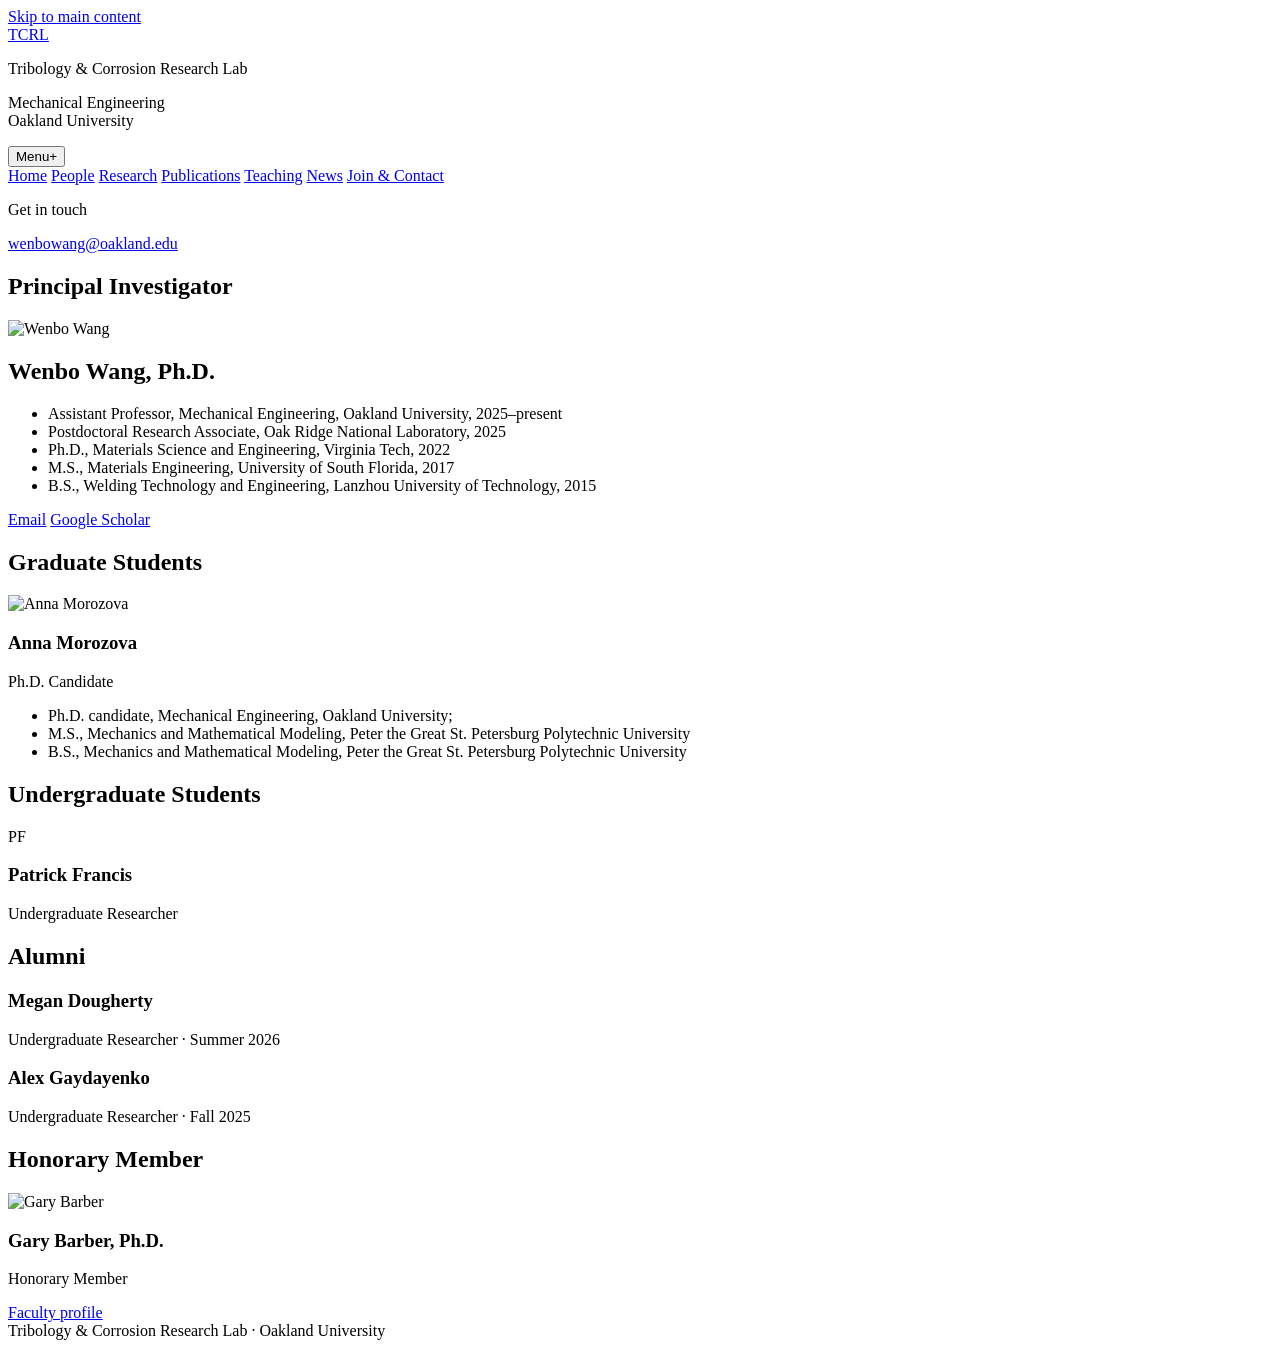
==== people.html @ 5c498186 "Publish TCRL website" ====
<!doctype html>
<html lang="en">
<head>
  <meta charset="utf-8">
  <meta name="viewport" content="width=device-width, initial-scale=1">
  <meta name="description" content="People in the Tribology and Corrosion Research Lab at Oakland University.">
  <title>People | TCRL</title>
  <link rel="stylesheet" href="assets/css/styles.css">
</head>
<body data-page="people">
  <a class="skip-link" href="#main-content">Skip to main content</a>
  <div class="site-shell">
    <aside class="site-sidebar">
      <a class="wordmark" href="index.html" aria-label="TCRL home">TCRL</a>
      <p class="lab-name">Tribology &amp; Corrosion Research Lab</p>
      <p class="affiliation">Mechanical Engineering<br>Oakland University</p>
      <button class="nav-toggle" type="button" aria-expanded="false" aria-controls="primary-navigation"><span>Menu</span><span aria-hidden="true">+</span></button>
      <nav class="site-nav" id="primary-navigation" aria-label="Primary navigation">
        <a href="index.html">Home</a>
        <a href="people.html" aria-current="page">People</a>
        <a href="research.html">Research</a>
        <a href="publications.html">Publications</a>
        <a href="teaching.html">Teaching</a>
        <a href="news.html">News</a>
        <a href="join-contact.html">Join &amp; Contact</a>
      </nav>
      <div class="sidebar-contact"><p class="eyebrow eyebrow-on-dark">Get in touch</p><a href="mailto:wenbowang@oakland.edu">wenbowang@oakland.edu</a></div>
    </aside>
    <main id="main-content">
      <section class="content-section people-section" aria-labelledby="pi-section-heading">
        <h1 class="eyebrow" id="pi-section-heading">Principal Investigator</h1>
        <article class="person-card">
          <img class="person-photo" src="assets/images/people/wenbo-wang.jpg" alt="Wenbo Wang">
          <div class="person-info">
            <h2>Wenbo Wang, Ph.D.</h2>
            <ul class="credential-list">
              <li>Assistant Professor, Mechanical Engineering, Oakland University, 2025–present</li>
              <li>Postdoctoral Research Associate, Oak Ridge National Laboratory, 2025</li>
              <li>Ph.D., Materials Science and Engineering, Virginia Tech, 2022</li>
              <li>M.S., Materials Engineering, University of South Florida, 2017</li>
              <li>B.S., Welding Technology and Engineering, Lanzhou University of Technology, 2015</li>
            </ul>
            <div class="inline-links">
              <a href="mailto:wenbowang@oakland.edu">Email</a>
              <a href="https://scholar.google.com/citations?user=7IsQ-ioAAAAJ&amp;hl=en">Google Scholar</a>
            </div>
          </div>
        </article>
      </section>

      <section class="content-section people-section section-rule" aria-labelledby="graduate-heading">
        <h2 class="eyebrow" id="graduate-heading">Graduate Students</h2>
        <article class="person-card">
          <img class="person-photo" src="assets/images/people/anna-morozova.png" alt="Anna Morozova">
          <div class="person-info">
            <h3>Anna Morozova</h3>
            <p class="profile-role">Ph.D. Candidate</p>
            <ul class="credential-list">
              <li>Ph.D. candidate, Mechanical Engineering, Oakland University;</li>
              <li>M.S., Mechanics and Mathematical Modeling, Peter the Great St. Petersburg Polytechnic University</li>
              <li>B.S., Mechanics and Mathematical Modeling, Peter the Great St. Petersburg Polytechnic University</li>
            </ul>
          </div>
        </article>
      </section>

      <section class="content-section people-section section-rule" aria-labelledby="undergraduate-heading">
        <h2 class="eyebrow" id="undergraduate-heading">Undergraduate Students</h2>
        <article class="person-card">
          <div class="person-photo" aria-hidden="true">PF</div>
          <div class="person-info">
            <h3>Patrick Francis</h3>
            <p class="profile-role">Undergraduate Researcher</p>
          </div>
        </article>
      </section>

      <section class="content-section people-section section-rule" aria-labelledby="alumni-heading">
        <h2 class="eyebrow" id="alumni-heading">Alumni</h2>
        <article class="alumni-entry">
          <h3>Megan Dougherty</h3>
          <p class="profile-role">Undergraduate Researcher · Summer 2026</p>
        </article>
        <article class="alumni-entry">
          <h3>Alex Gaydayenko</h3>
          <p class="profile-role">Undergraduate Researcher · Fall 2025</p>
        </article>
      </section>

      <section class="content-section people-section section-rule" aria-labelledby="honorary-heading">
        <h2 class="eyebrow" id="honorary-heading">Honorary Member</h2>
        <article class="person-card">
          <img class="person-photo" src="assets/images/people/gary-barber.png" alt="Gary Barber">
          <div class="person-info">
            <h3>Gary Barber, Ph.D.</h3>
            <p class="profile-role">Honorary Member</p>
            <a class="text-link" href="https://www.oakland.edu/secs/directory/barber/">Faculty profile</a>
          </div>
        </article>
      </section>
    </main>
  </div>
  <footer>Tribology &amp; Corrosion Research Lab · Oakland University</footer>
  <script src="assets/js/site.js"></script>
</body>
</html>
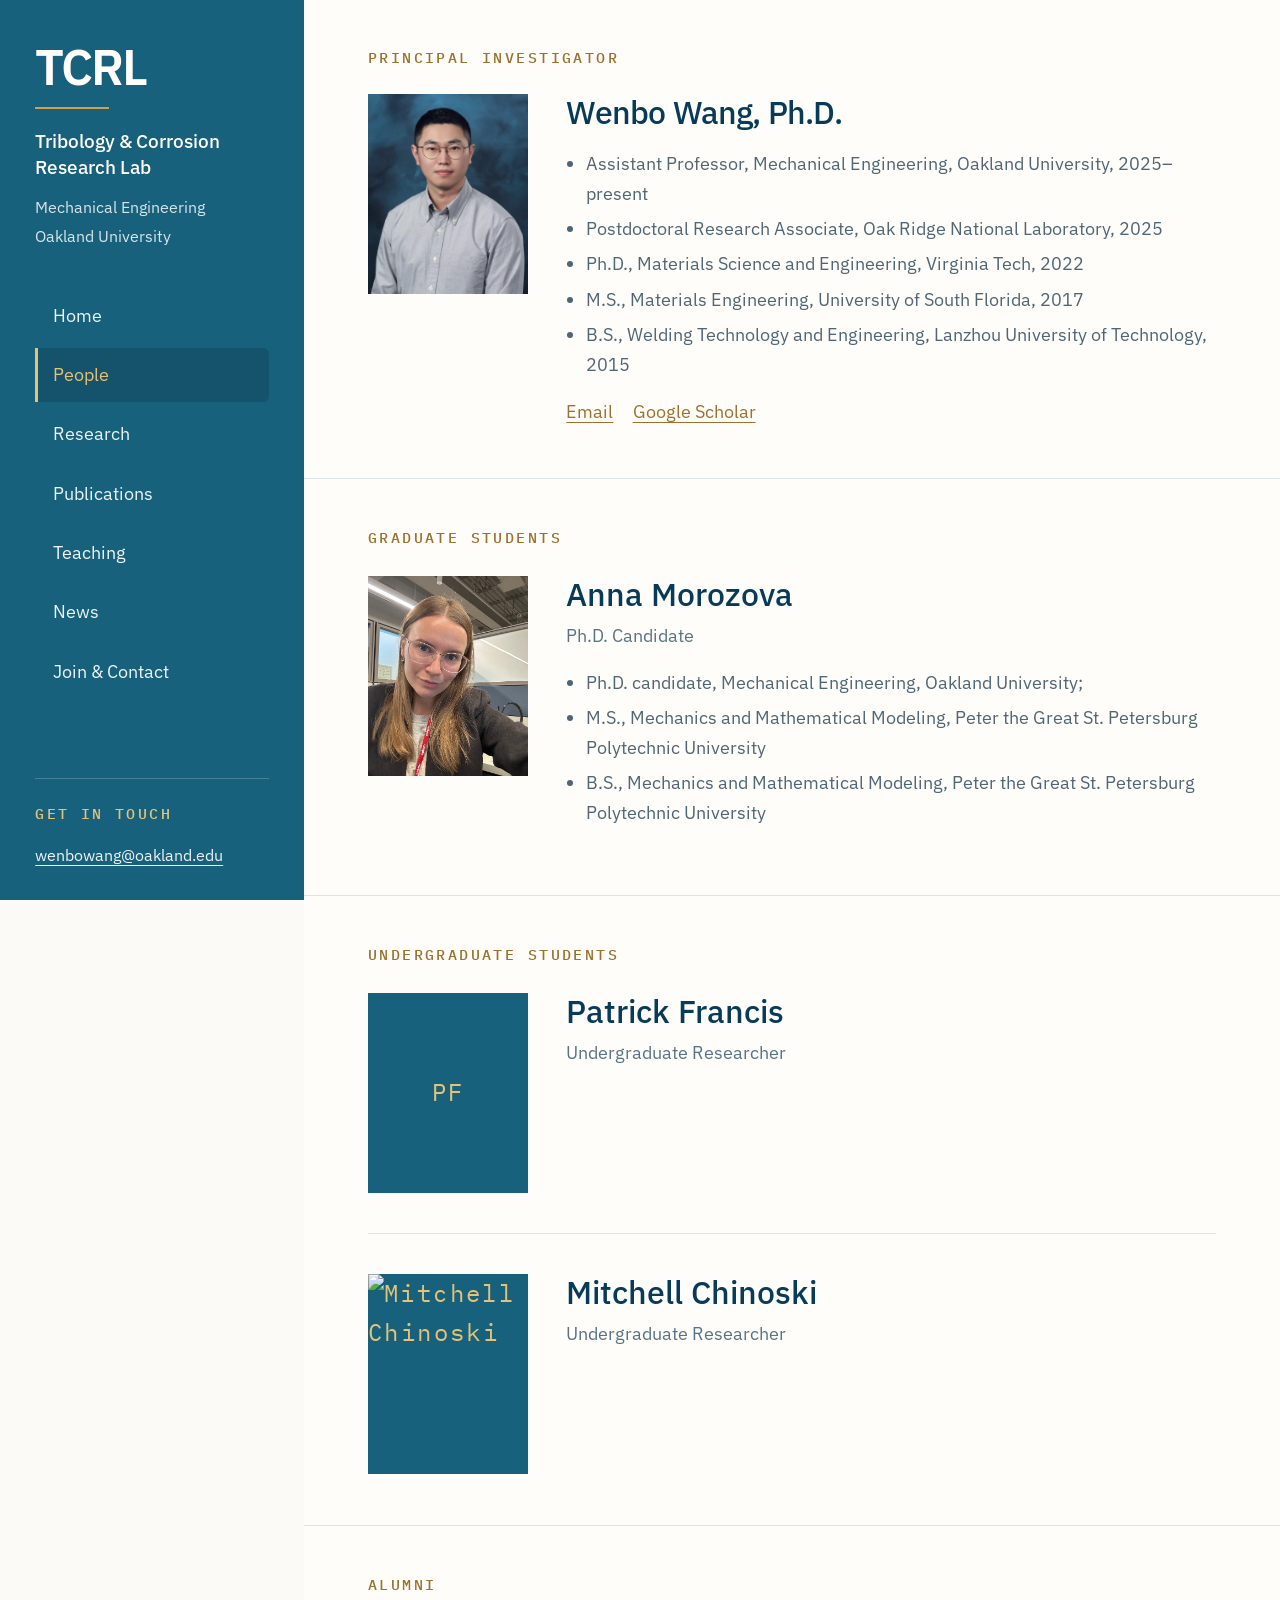
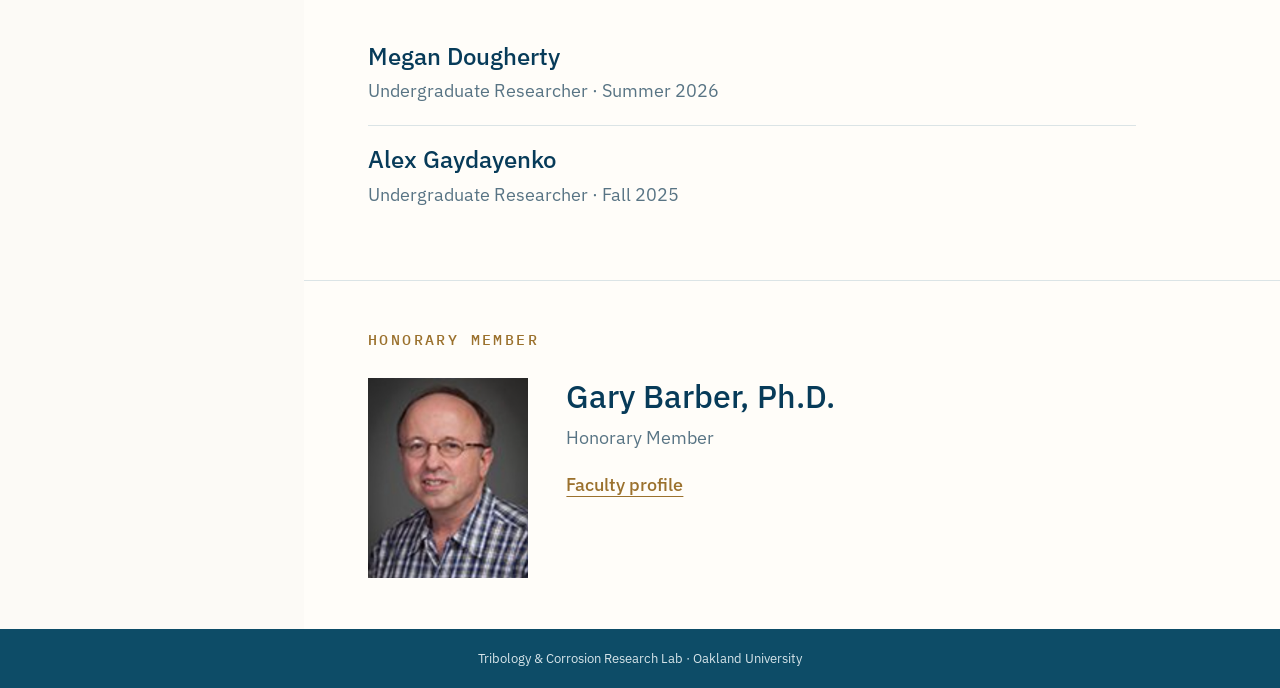
==== commit 315d8be0: "Update people, news, and publications" ====
--- a/people.html
+++ b/people.html
@@ -73,6 +73,13 @@
             <p class="profile-role">Undergraduate Researcher</p>
           </div>
         </article>
+        <article class="person-card">
+          <img class="person-photo" src="assets/images/people/mitchell-chinoski.png" alt="Mitchell Chinoski">
+          <div class="person-info">
+            <h3>Mitchell Chinoski</h3>
+            <p class="profile-role">Undergraduate Researcher</p>
+          </div>
+        </article>
       </section>
 
       <section class="content-section people-section section-rule" aria-labelledby="alumni-heading">
--- a/assets/css/styles.css
+++ b/assets/css/styles.css
@@ -0,0 +1,306 @@
+@import url("https://fonts.googleapis.com/css2?family=IBM+Plex+Mono:wght@400;500&family=IBM+Plex+Sans:wght@400;500;600&display=swap");
+
+:root {
+  --navy: #17617d;
+  --gold: #d0a04b;
+  --gold-dark: #9b712d;
+  --gold-light: #e5c276;
+  --warm-white: #fcfaf6;
+  --paper: #fffdf9;
+  --ink: #073b59;
+  --muted: #587484;
+  --line: #dbe4e6;
+  --font-sans: "IBM Plex Sans", Arial, sans-serif;
+  --font-mono: "IBM Plex Mono", monospace;
+}
+
+* { box-sizing: border-box; }
+html { color-scheme: light; scroll-behavior: smooth; }
+body { margin: 0; background: var(--warm-white); color: var(--ink); font-family: var(--font-sans); font-size: 1.125rem; line-height: 1.65; }
+a { color: inherit; }
+a:focus-visible, button:focus-visible { outline: 3px solid var(--gold-light); outline-offset: 3px; }
+h1, h2, h3, p { margin-top: 0; }
+h1 { max-width: 13ch; font-size: clamp(2.8rem, 6vw, 5.8rem); font-weight: 500; letter-spacing: -.055em; line-height: .96; }
+h2 { max-width: 22ch; font-size: clamp(1.65rem, 3vw, 2.6rem); font-weight: 500; letter-spacing: -.025em; line-height: 1.12; }
+p { max-width: 68ch; }
+
+.skip-link { position: fixed; left: 1rem; top: -5rem; z-index: 20; background: var(--paper); padding: .7rem 1rem; }
+.skip-link:focus { top: 1rem; }
+.sr-only { position: absolute; width: 1px; height: 1px; padding: 0; margin: -1px; overflow: hidden; clip: rect(0, 0, 0, 0); white-space: nowrap; border: 0; }
+.site-shell {
+    min-height: 100vh;
+    display: grid;
+    grid-template-columns: 19rem minmax(0, 1fr);
+}
+
+.site-sidebar {
+    position: sticky;
+    top: 0;
+    height: 100dvh;
+    overflow-y: auto;
+    padding: 2.6rem 2.2rem 2rem;
+    background: var(--navy);
+    color: var(--paper);
+    display: flex;
+    flex-direction: column;
+}
+
+.wordmark {
+    display: block;
+    width: fit-content;
+    color: var(--paper);
+    font-family: var(--font-sans);
+    font-size: 3.1rem;
+    font-weight: 600;
+    line-height: 1;
+    letter-spacing: -0.04em;
+    text-decoration: none;
+}
+
+.wordmark::after {
+    content: "";
+    display: block;
+    width: 4.6rem;
+    height: 2px;
+    margin-top: 1rem;
+    background: var(--gold);
+}
+
+.lab-name {
+    margin: 1.25rem 0 0.8rem;
+    font-size: 1.18rem;
+    font-weight: 500;
+    line-height: 1.35;
+}
+
+.affiliation {
+    margin: 0;
+    color: #d7e5ea;
+    font-size: 1rem;
+    line-height: 1.8;
+}
+
+.site-nav {
+    display: grid;
+    gap: 0.35rem;
+    margin-top: 2.4rem;
+}
+
+.site-nav a {
+    padding: 0.75rem 0.9rem;
+    border-left: 3px solid transparent;
+    border-radius: 0 0.35rem 0.35rem 0;
+    color: #edf4f6;
+    text-decoration: none;
+    transition:
+        background 0.2s ease,
+        color 0.2s ease,
+        border-color 0.2s ease;
+}
+
+.site-nav a:hover {
+    background: rgba(0, 0, 0, 0.08);
+    color: var(--paper);
+}
+
+.site-nav a[aria-current="page"] {
+    background: rgba(0, 0, 0, 0.14);
+    border-left-color: var(--gold-light);
+    color: var(--gold-light);
+}
+
+.nav-toggle {
+    display: none;
+    width: 100%;
+    margin-top: 1.5rem;
+    padding: 0.7rem 0;
+}
+
+.sidebar-contact {
+    margin-top: auto;
+    padding-top: 1.4rem;
+    border-top: 1px solid rgba(255, 255, 255, 0.2);
+    font-size: 1rem;
+}
+
+.sidebar-contact a {
+    color: #edf4f6;
+    text-decoration-thickness: 1px;
+    text-underline-offset: 0.22em;
+}
+
+main { min-width: 0; background: var(--paper); }
+.content-section { padding: clamp(2rem, 5vw, 5.5rem); }
+.eyebrow { color: var(--gold-dark); font-family: var(--font-mono); font-size: .94rem; font-weight: 500; letter-spacing: .16em; text-transform: uppercase; }
+.numeric, .research-strip span, .section-index, .publication-year > h2, .news-month time, .course > .eyebrow, .equipment-specs { font-family: var(--font-sans); }
+.eyebrow-on-dark { color: var(--gold-light); }
+.hero { position: relative; min-height: 39rem; display: grid; grid-template-columns: minmax(0, 1.15fr) minmax(16rem, .85fr); gap: 1rem; align-items: center; background: linear-gradient(112deg, var(--warm-white) 0 60%, #e8f0f2 100%); overflow: hidden; }
+.hero h1 { font-size: clamp(2.7rem, 5vw, 4.7rem); }
+.hero-intro { color: #4f6f80; font-size: 1.125rem; }
+.button-row { display: flex; flex-wrap: wrap; gap: .8rem; margin-top: 1.7rem; }
+.button { display: inline-flex; justify-content: center; align-items: center; min-height: 2.8rem; padding: .68rem 1rem; border-radius: .18rem; text-decoration: none; font-size: 1.0625rem; font-weight: 500; }
+.button-primary { background: var(--navy); color: var(--paper); }
+.button-primary:hover { background: #0f526d; }
+.button-email { background: var(--gold); color: var(--ink); }
+.button-email:hover { background: #ddb15f; }
+.button-secondary { border: 1px solid var(--gold); color: var(--gold-dark); }
+.hero-media { position: relative; align-self: start; aspect-ratio: 3 / 2; max-width: 39rem; justify-self: end; width: calc(100% + 4rem); margin-top: 3.375rem; margin-right: -4rem; overflow: hidden; }
+.hero-media img { display: block; width: 100%; height: 100%; object-fit: cover; object-position: 58% 70%; }
+
+.research-strip { display: grid; grid-template-columns: repeat(3, 1fr); background: #f1f3f1; border-block: 1px solid var(--line); padding: 1.7rem clamp(2rem, 5vw, 5.5rem); }
+.research-strip a { display: grid; gap: .1rem; min-width: 0; padding: .4rem 1.2rem; border-left: 3px solid var(--gold); text-decoration: none; }
+.research-strip span { color: var(--gold-dark); font-size: 1.2rem; }
+.research-strip strong { font-weight: 500; }
+.research-strip small { color: var(--muted); }
+.home-grid, .feature-layout { display: grid; grid-template-columns: repeat(2, minmax(0, 1fr)); gap: clamp(2rem, 5vw, 5rem); }
+.home-grid article + article { border-left: 1px solid var(--line); padding-left: clamp(2rem, 5vw, 5rem); }
+.text-link { color: var(--gold-dark); font-weight: 500; text-underline-offset: .25em; }
+.news-feature { background: var(--navy); color: var(--warm-white); padding: clamp(1.8rem, 4vw, 3.2rem); }
+.news-feature h2 { color: var(--gold-light); }
+.news-feature p:not(.eyebrow) { color: #d9e6ea; font-size: 1.25rem; }
+.text-link-on-dark { color: var(--gold-light); }
+.contact-band { display: flex; align-items: center; justify-content: space-between; gap: 2rem; padding: 2.3rem clamp(2rem, 5vw, 5.5rem); background: #f2ece0; border-top: 1px solid #e5dcc9; }
+.contact-band h2 { max-width: none; margin-bottom: 0; font-size: clamp(1.8rem, 2.6vw, 2.3rem); white-space: nowrap; }
+footer { grid-column: 1 / -1; padding: 1.2rem 2rem; background: #0d4c67; color: #d7e5ea; text-align: center; font-size: .8rem; }
+
+.page-header { background: var(--warm-white); border-bottom: 1px solid var(--line); }
+.page-header h1 { font-size: clamp(2.6rem, 5vw, 4.8rem); }
+.section-rule { border-top: 1px solid var(--line); }
+.profile { display: grid; gap: 2rem; }
+.profile-featured { grid-template-columns: 9rem minmax(0, 1fr); }
+.profile-monogram { width: 9rem; height: 11rem; display: grid; place-items: center; background: var(--navy); color: var(--gold-light); font-family: var(--font-mono); font-size: 1.5rem; letter-spacing: .1em; }
+.profile-role { color: var(--muted); }
+.profile-compact { margin-top: 3rem; padding-top: 2rem; border-top: 1px solid var(--line); }
+.credential-list { max-width: 72ch; padding-left: 1.2rem; color: #4f6673; }
+.credential-list li + li { margin-top: .35rem; }
+.inline-links { display: flex; flex-wrap: wrap; gap: .7rem 1.2rem; margin-top: 1.1rem; }
+.inline-links a { color: var(--gold-dark); text-underline-offset: .22em; }
+.name-list { display: flex; flex-wrap: wrap; gap: .7rem; }
+.name-list span { background: #f1eee6; border-left: 3px solid var(--gold); padding: .65rem .9rem; }
+.people-section { padding-block: clamp(2.2rem, 4vw, 4rem); }
+.people-section > .eyebrow { max-width: none; margin-bottom: 1.8rem; white-space: nowrap; }
+.person-card { display: grid; grid-template-columns: 10rem minmax(0, 1fr); gap: clamp(1.5rem, 3vw, 2.8rem); align-items: start; }
+.person-card + .person-card { margin-top: 2.5rem; padding-top: 2.5rem; border-top: 1px solid var(--line); }
+.person-photo { width: 100%; aspect-ratio: 4 / 5; display: grid; place-items: center; background: var(--navy); color: var(--gold-light); font-family: var(--font-mono); font-size: 1.5rem; letter-spacing: .1em; }
+.person-card img.person-photo { height: auto; object-fit: cover; object-position: center top; }
+.person-info { min-width: 0; }
+.person-info h2, .person-info h3 { margin-bottom: .5rem; font-size: clamp(1.55rem, 2.5vw, 2.2rem); font-weight: 500; line-height: 1.15; }
+.person-info .credential-list { margin-bottom: 1rem; }
+.alumni-entry { max-width: 48rem; padding: 1.2rem 0; }
+.alumni-entry + .alumni-entry { border-top: 1px solid var(--line); }
+.alumni-entry h3 { margin-bottom: .35rem; font-size: 1.5rem; font-weight: 500; line-height: 1.2; }
+.alumni-entry p { margin-bottom: 0; }
+.research-overview { padding-block: clamp(2.5rem, 4vw, 4rem); background: var(--warm-white); border-bottom: 1px solid var(--line); }
+.research-overview .eyebrow { margin-bottom: 1rem; }
+.publications-overview .eyebrow { margin-bottom: 0; }
+.teaching-overview .eyebrow { margin-bottom: 0; }
+.news-overview .eyebrow { margin-bottom: 0; }
+.research-overview-text { margin-bottom: 0; font-size: 1.15rem; }
+.research-area { display: grid; grid-template-columns: 4rem minmax(0, 1fr); gap: clamp(1.5rem, 3vw, 2.5rem); padding-block: clamp(2.5rem, 4vw, 4rem); }
+.research-area-body { display: grid; grid-template-columns: minmax(0, 1fr) minmax(17rem, .8fr); gap: clamp(2rem, 5vw, 5rem); align-items: center; }
+.research-area-copy { min-width: 0; }
+.research-area-copy > p:not(.eyebrow) { margin-bottom: 1.2rem; }
+.research-area-image { width: 100%; aspect-ratio: 4 / 3; overflow: hidden; margin: 0; background: #fff; border: 1px solid var(--line); border-radius: .35rem; }
+.research-area-image img { width: 100%; height: 100%; display: block; object-fit: contain; }
+.research-area-image-corrosion img { object-fit: cover; transform: scale(1.03); }
+.section-index { color: var(--gold); font-size: 2rem; }
+.equipment-grid { display: grid; grid-template-columns: repeat(3, minmax(0, 1fr)); gap: 1.2rem; align-items: stretch; }
+.equipment-card { display: flex; min-width: 0; flex-direction: column; overflow: hidden; background: #f2f3f1; border-top: 3px solid var(--gold); }
+.equipment-media { width: 100%; aspect-ratio: 4 / 3; overflow: hidden; background: #e8f0f2; border-bottom: 1px solid var(--line); }
+.equipment-media-split { display: grid; grid-template-columns: 1.15fr .85fr; gap: 2px; background: var(--paper); }
+.equipment-photo { display: block; width: 100%; height: 100%; object-fit: cover; filter: brightness(1.03) contrast(1.03) saturate(.96); }
+.equipment-photo-overview { object-position: 53% 48%; }
+.equipment-photo-stage { object-position: 50% 48%; }
+.equipment-photo-gamry { object-position: 50% 38%; }
+.equipment-photo-bruker { object-position: 50% 43%; }
+.equipment-card-body { display: flex; flex: 1; flex-direction: column; padding: 1.3rem; }
+.equipment-grid h3 { font-size: 1.1rem; font-weight: 500; line-height: 1.3; }
+.equipment-grid p { color: var(--muted); font-size: .92rem; }
+.equipment-grid .equipment-specs { margin-top: auto; padding-top: 1rem; border-top: 1px solid var(--line); color: var(--gold-dark); font-family: var(--font-sans); font-size: .76rem; line-height: 1.55; }
+.equipment-spec-line { display: block; }
+.publication-list { max-width: 72rem; }
+.publication-list-compact { padding-top: clamp(2rem, 4vw, 3.5rem); }
+.publication-year { display: grid; grid-template-columns: 6rem minmax(0, 1fr); gap: 1.5rem; padding: 2rem 0; border-top: 1px solid var(--line); }
+.publication-year > h2 { color: var(--gold-dark); font-size: 1rem; letter-spacing: .08em; }
+.publication { grid-column: 2; padding-bottom: .5rem; }
+.publication + .publication { padding-top: .5rem; border-top: 1px solid #edf0f0; }
+.publication p { margin-bottom: .3rem; }
+.publication cite { font-weight: 700; }
+.publication a { color: var(--gold-dark); font-family: var(--font-mono); font-size: .76rem; letter-spacing: .05em; text-transform: uppercase; text-underline-offset: .2em; }
+.course-list { display: grid; grid-template-columns: repeat(2, minmax(0, 1fr)); gap: 1.2rem; }
+.course-list > h2 { grid-column: 1 / -1; }
+.course { min-height: 0; padding: 2rem; background: #f1f3f1; border-top: 4px solid var(--gold); }
+.course h3 { font-size: 1.5rem; font-weight: 500; line-height: 1.25; }
+.course > p:last-child { margin-bottom: 0; }
+.news-list { max-width: 72rem; }
+.news-list > h2 { margin-bottom: 1rem; }
+.news-month { display: grid; grid-template-columns: 9rem minmax(0, 1fr); gap: 2rem; padding: 1.5rem 0; border-top: 1px solid var(--line); }
+.news-month time { color: var(--gold-dark); font-size: 1rem; letter-spacing: .06em; text-transform: uppercase; }
+.news-month-list { display: grid; gap: .8rem; }
+.news-entry { display: grid; gap: .2rem; }
+.news-category { color: var(--gold-dark); font-family: var(--font-mono); font-size: .95rem; font-weight: 500; letter-spacing: .06em; }
+.news-entry p { margin-bottom: 0; color: var(--navy); }
+.news-entry strong { font-weight: 700; }
+.join-overview .eyebrow { margin-bottom: .8rem; }
+.join-overview-title { max-width: none; margin-bottom: 1rem; font-size: clamp(2rem, 4vw, 3.4rem); letter-spacing: -.035em; line-height: 1.05; }
+.join-layout { display: grid; grid-template-columns: minmax(12rem, .65fr) minmax(0, 1.35fr); gap: clamp(2rem, 6vw, 7rem); padding-block: clamp(2.5rem, 4vw, 4rem); }
+.opportunity-photo { margin: 1.15rem 0 0; }
+.opportunity-photo-frame { aspect-ratio: 4 / 3; overflow: hidden; border-radius: .35rem; background: var(--sand); }
+.opportunity-photo img { display: block; width: 100%; height: 100%; object-fit: cover; object-position: 60% center; }
+.opportunity-photo figcaption { margin-top: .5rem; color: var(--muted); font-size: .78rem; }
+.opening-groups { display: grid; gap: 1.5rem; margin: 1.5rem 0; }
+.opening-groups section { padding-bottom: 1.5rem; border-bottom: 1px solid var(--line); }
+.opening-groups section:last-child { padding-bottom: 0; border-bottom: 0; }
+.opening-groups h3 { margin-bottom: .55rem; color: var(--navy); font-size: clamp(1.2rem, 2vw, 1.45rem); }
+.opening-groups p { margin-bottom: 0; }
+.application-note { font-style: italic; }
+.contact-panel { display: grid; grid-template-columns: minmax(12rem, .65fr) minmax(0, 1.35fr); gap: clamp(2rem, 6vw, 7rem); background: var(--navy); color: var(--warm-white); }
+.contact-panel h2 { color: var(--gold-light); }
+.contact-panel address { font-style: normal; color: #deeaed; }
+.contact-panel a { color: var(--gold-light); text-underline-offset: .22em; }
+
+@media (max-height: 48rem) and (min-width: 52.01rem) {
+  .site-sidebar { padding-top: 1.7rem; padding-bottom: 1.4rem; }
+  .site-nav { gap: .15rem; margin-top: 1.35rem; }
+  .site-nav a { padding-block: .52rem; }
+  .sidebar-contact { padding-top: .9rem; }
+}
+
+@media (max-width: 64rem) {
+  .site-shell { grid-template-columns: 14rem minmax(0, 1fr); }
+  .site-sidebar { padding: 1.5rem; }
+  .hero { grid-template-columns: 1fr; }
+  .hero-media { display: none; }
+}
+
+@media (max-width: 52rem) {
+  .site-shell { display: block; }
+  .site-sidebar { position: static; height: auto; }
+  .site-nav { grid-template-columns: repeat(2, minmax(0, 1fr)); }
+  .js .nav-toggle { display: flex; align-items: center; justify-content: space-between; }
+  .js .site-nav { display: none; }
+  .js .site-nav.is-open { display: grid; }
+  .sidebar-contact { margin-top: 1.4rem; }
+  .research-strip, .home-grid, .feature-layout { grid-template-columns: 1fr; }
+  .research-strip { gap: 1rem; }
+  .home-grid article + article { border-left: 0; border-top: 1px solid var(--line); padding: 2rem 0 0; }
+  .profile-featured, .research-area, .research-area-body, .equipment-grid { grid-template-columns: 1fr; }
+  .research-area { gap: 1rem; }
+  .publication-year, .course-list, .news-month, .join-layout, .contact-panel { grid-template-columns: 1fr; }
+  .publication { grid-column: 1; }
+  .profile-monogram { width: 7rem; height: 8rem; }
+  .person-card { grid-template-columns: 7.5rem minmax(0, 1fr); gap: 1.3rem; }
+  .contact-band h2 { white-space: normal; }
+}
+
+@media (max-width: 34rem) {
+  .site-nav { grid-template-columns: 1fr; }
+  .contact-band { align-items: flex-start; flex-direction: column; }
+  .person-card { grid-template-columns: 1fr; }
+  .person-photo { width: 7.5rem; }
+  .people-section > .eyebrow { white-space: normal; }
+}
+
+@media (prefers-reduced-motion: reduce) {
+  html { scroll-behavior: auto; }
+}
